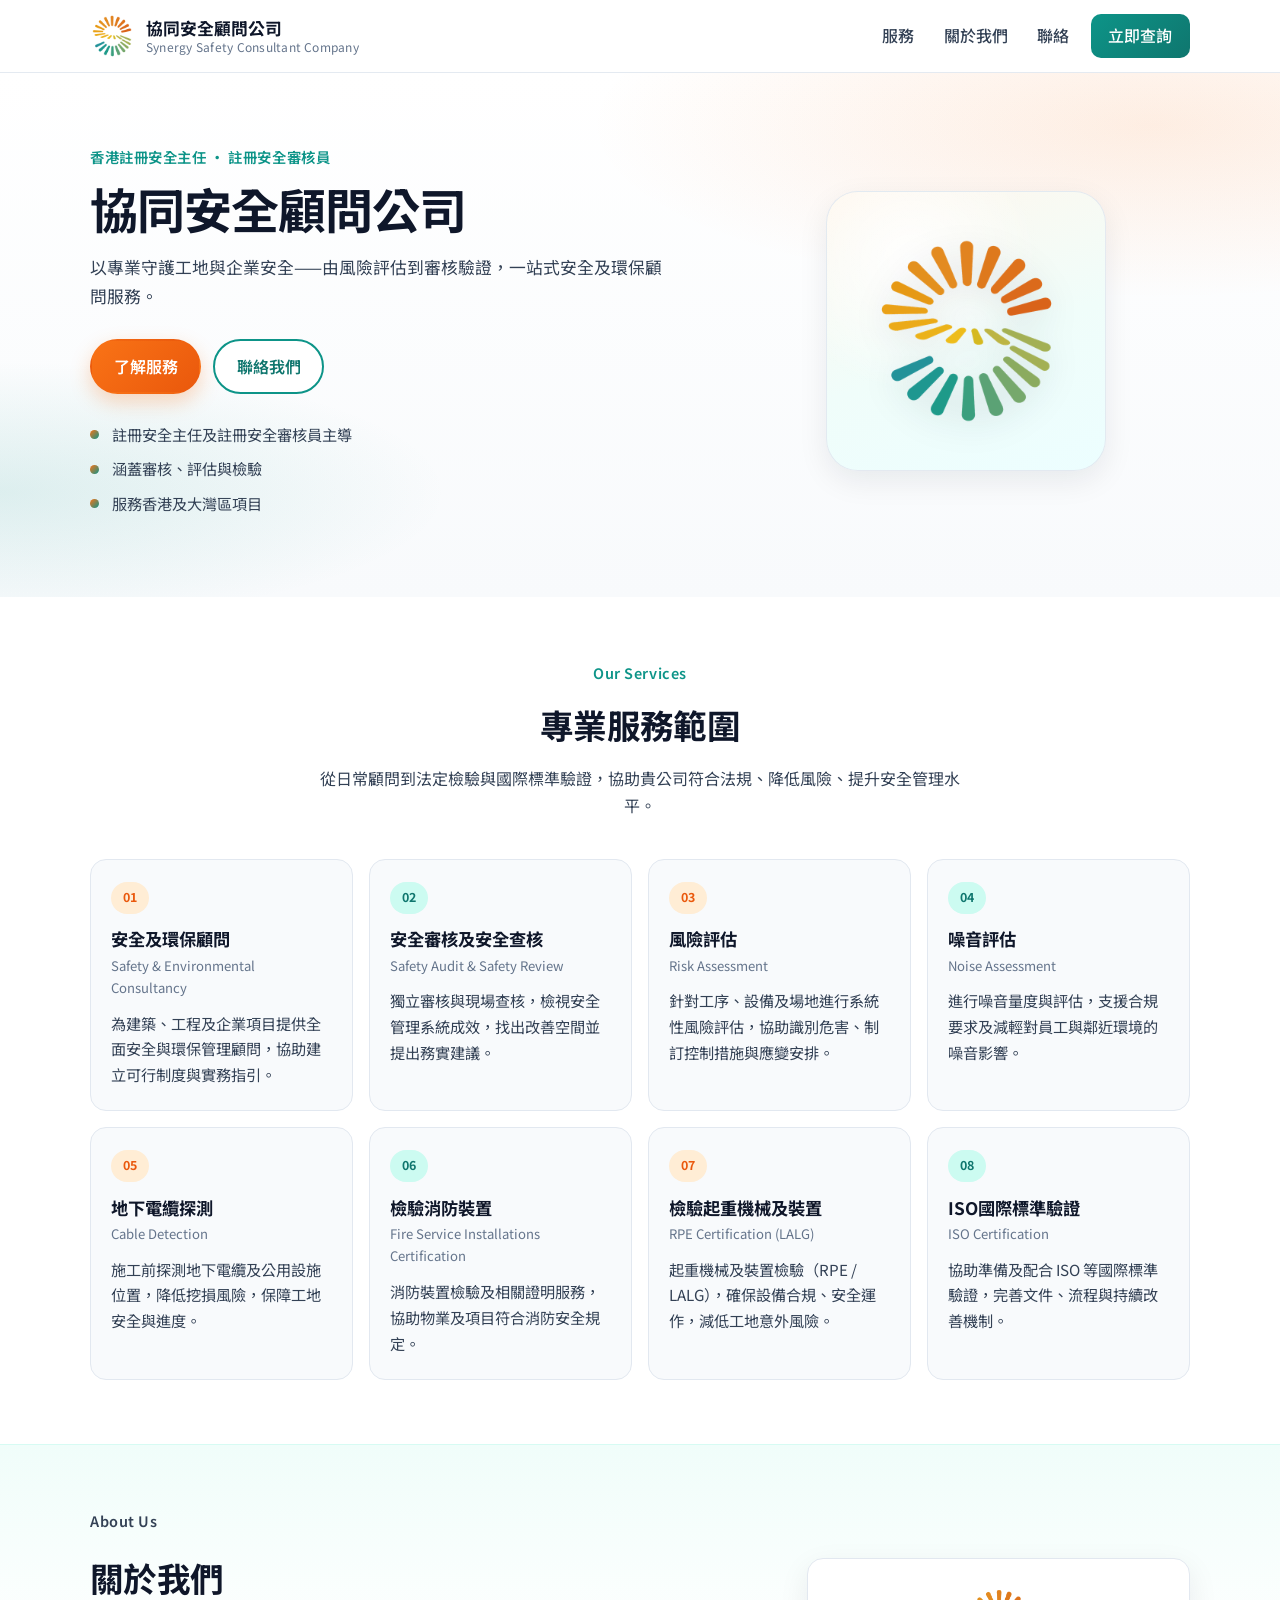
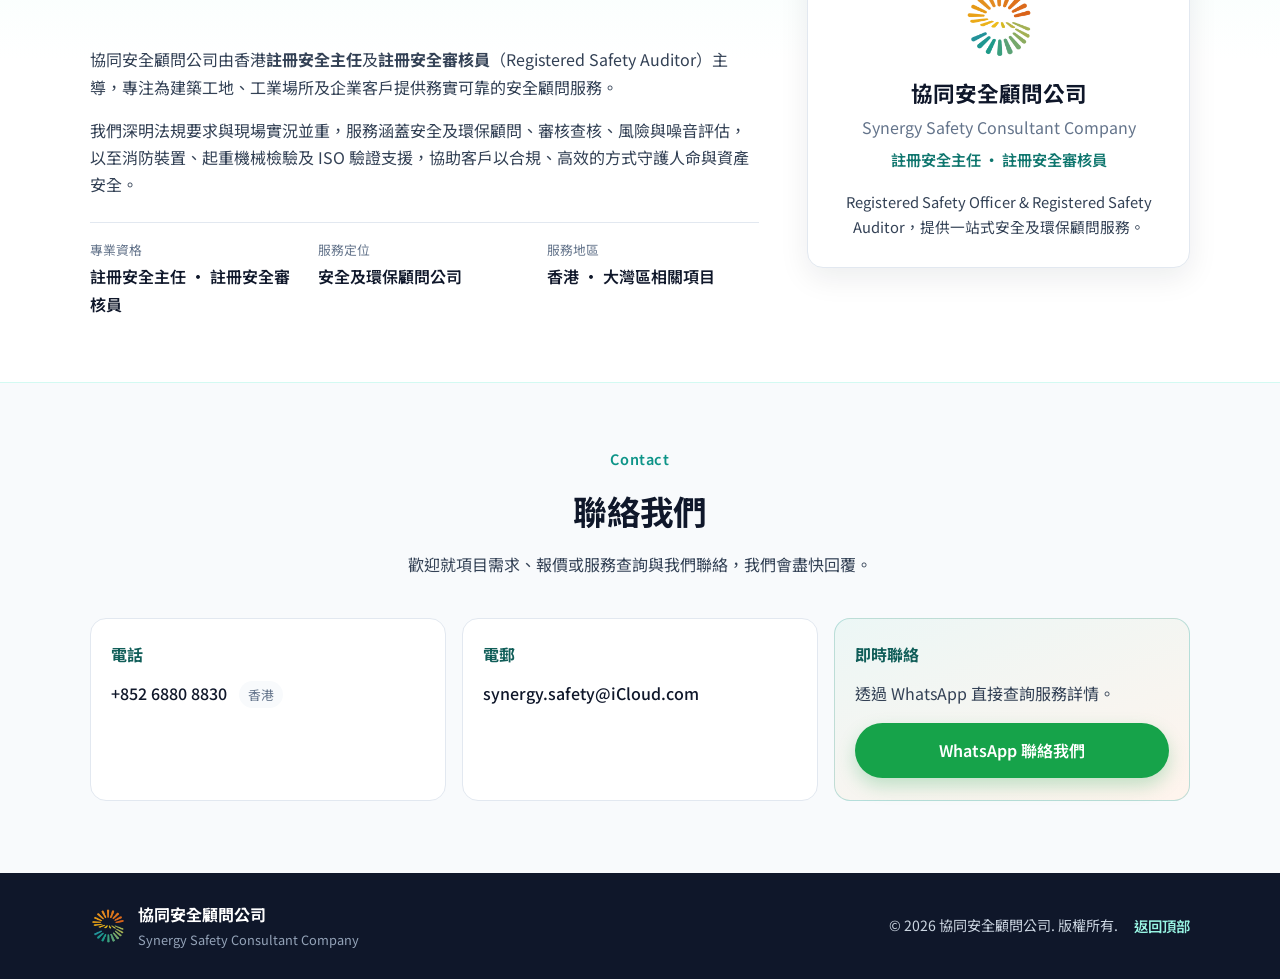
==== index.html @ 3bdb1cad "Add Traditional Chinese Synergy Safety landing page for GitHub Pages Co-authored-by: tonysafety <ton" ====
<!DOCTYPE html>
<html lang="zh-Hant-HK">
<head>
  <meta charset="UTF-8" />
  <meta name="viewport" content="width=device-width, initial-scale=1" />
  <meta name="description" content="協同安全顧問公司 — 香港註冊安全主任及註冊安全審核員，提供安全及環保顧問、風險評估、安全審核、消防及起重機械檢驗、ISO驗證等專業服務。" />
  <meta name="theme-color" content="#0d9488" />
  <title>協同安全顧問公司｜Synergy Safety Consultant Company</title>
  <link rel="preconnect" href="https://fonts.googleapis.com" />
  <link rel="preconnect" href="https://fonts.gstatic.com" crossorigin />
  <link href="https://fonts.googleapis.com/css2?family=Noto+Sans+TC:wght@400;500;600;700&display=swap" rel="stylesheet" />
  <link rel="icon" type="image/png" href="assets/logo.png" />
  <link rel="stylesheet" href="styles.css" />
</head>
<body>
  <a class="skip-link" href="#main">跳至主要內容</a>

  <header class="site-header" id="top">
    <div class="container header-inner">
      <a class="brand" href="#top" aria-label="協同安全顧問公司首頁">
        <img src="assets/logo.png" alt="" width="44" height="44" class="brand-logo" />
        <span class="brand-text">
          <span class="brand-zh">協同安全顧問公司</span>
          <span class="brand-en">Synergy Safety Consultant Company</span>
        </span>
      </a>
      <button class="nav-toggle" type="button" aria-expanded="false" aria-controls="site-nav" aria-label="開啟選單">
        <span class="nav-toggle-bar" aria-hidden="true"></span>
        <span class="nav-toggle-bar" aria-hidden="true"></span>
        <span class="nav-toggle-bar" aria-hidden="true"></span>
      </button>
      <nav class="site-nav" id="site-nav" aria-label="主要導航">
        <ul>
          <li><a href="#services">服務</a></li>
          <li><a href="#about">關於我們</a></li>
          <li><a href="#contact">聯絡</a></li>
          <li><a class="nav-cta" href="#contact">立即查詢</a></li>
        </ul>
      </nav>
    </div>
  </header>

  <main id="main">
    <section class="hero" aria-labelledby="hero-title">
      <div class="container hero-grid">
        <div class="hero-copy">
          <p class="eyebrow">香港註冊安全主任 · 註冊安全審核員</p>
          <h1 id="hero-title">協同安全顧問公司</h1>
          <p class="hero-tagline">以專業守護工地與企業安全——由風險評估到審核驗證，一站式安全及環保顧問服務。</p>
          <div class="hero-actions">
            <a class="btn btn-primary" href="#services">了解服務</a>
            <a class="btn btn-secondary" href="#contact">聯絡我們</a>
          </div>
          <ul class="hero-points" aria-label="重點優勢">
            <li>註冊安全主任及註冊安全審核員主導</li>
            <li>涵蓋審核、評估與檢驗</li>
            <li>服務香港及大灣區項目</li>
          </ul>
        </div>
        <div class="hero-visual" aria-hidden="true">
          <div class="hero-logo-wrap">
            <img src="assets/logo.png" alt="" width="280" height="280" class="hero-logo" />
          </div>
        </div>
      </div>
    </section>

    <section class="services" id="services" aria-labelledby="services-title">
      <div class="container">
        <header class="section-head">
          <p class="eyebrow">Our Services</p>
          <h2 id="services-title">專業服務範圍</h2>
          <p class="section-lead">從日常顧問到法定檢驗與國際標準驗證，協助貴公司符合法規、降低風險、提升安全管理水平。</p>
        </header>
        <ul class="service-grid">
          <li class="service-card">
            <span class="service-icon" aria-hidden="true">01</span>
            <h3>安全及環保顧問</h3>
            <p class="service-en">Safety &amp; Environmental Consultancy</p>
            <p>為建築、工程及企業項目提供全面安全與環保管理顧問，協助建立可行制度與實務指引。</p>
          </li>
          <li class="service-card">
            <span class="service-icon" aria-hidden="true">02</span>
            <h3>安全審核及安全查核</h3>
            <p class="service-en">Safety Audit &amp; Safety Review</p>
            <p>獨立審核與現場查核，檢視安全管理系統成效，找出改善空間並提出務實建議。</p>
          </li>
          <li class="service-card">
            <span class="service-icon" aria-hidden="true">03</span>
            <h3>風險評估</h3>
            <p class="service-en">Risk Assessment</p>
            <p>針對工序、設備及場地進行系統性風險評估，協助識別危害、制訂控制措施與應變安排。</p>
          </li>
          <li class="service-card">
            <span class="service-icon" aria-hidden="true">04</span>
            <h3>噪音評估</h3>
            <p class="service-en">Noise Assessment</p>
            <p>進行噪音量度與評估，支援合規要求及減輕對員工與鄰近環境的噪音影響。</p>
          </li>
          <li class="service-card">
            <span class="service-icon" aria-hidden="true">05</span>
            <h3>地下電纜探測</h3>
            <p class="service-en">Cable Detection</p>
            <p>施工前探測地下電纜及公用設施位置，降低挖損風險，保障工地安全與進度。</p>
          </li>
          <li class="service-card">
            <span class="service-icon" aria-hidden="true">06</span>
            <h3>檢驗消防裝置</h3>
            <p class="service-en">Fire Service Installations Certification</p>
            <p>消防裝置檢驗及相關證明服務，協助物業及項目符合消防安全規定。</p>
          </li>
          <li class="service-card">
            <span class="service-icon" aria-hidden="true">07</span>
            <h3>檢驗起重機械及裝置</h3>
            <p class="service-en">RPE Certification (LALG)</p>
            <p>起重機械及裝置檢驗（RPE / LALG），確保設備合規、安全運作，減低工地意外風險。</p>
          </li>
          <li class="service-card">
            <span class="service-icon" aria-hidden="true">08</span>
            <h3>ISO國際標準驗證</h3>
            <p class="service-en">ISO Certification</p>
            <p>協助準備及配合 ISO 等國際標準驗證，完善文件、流程與持續改善機制。</p>
          </li>
        </ul>
      </div>
    </section>

    <section class="about" id="about" aria-labelledby="about-title">
      <div class="container about-grid">
        <div class="about-copy">
          <header class="section-head left">
            <p class="eyebrow">About Us</p>
            <h2 id="about-title">關於我們</h2>
          </header>
          <p>協同安全顧問公司由香港<strong>註冊安全主任</strong>及<strong>註冊安全審核員</strong>（Registered Safety Auditor）主導，專注為建築工地、工業場所及企業客戶提供務實可靠的安全顧問服務。</p>
          <p>我們深明法規要求與現場實況並重，服務涵蓋安全及環保顧問、審核查核、風險與噪音評估，以至消防裝置、起重機械檢驗及 ISO 驗證支援，協助客戶以合規、高效的方式守護人命與資產安全。</p>
          <dl class="about-facts">
            <div>
              <dt>專業資格</dt>
              <dd>註冊安全主任 · 註冊安全審核員</dd>
            </div>
            <div>
              <dt>服務定位</dt>
              <dd>安全及環保顧問公司</dd>
            </div>
            <div>
              <dt>服務地區</dt>
              <dd>香港 · 大灣區相關項目</dd>
            </div>
          </dl>
        </div>
        <aside class="about-card" aria-label="公司簡介">
          <img src="assets/logo.png" alt="" width="72" height="72" class="about-card-logo" />
          <p class="about-card-name">協同安全顧問公司</p>
          <p class="about-card-en">Synergy Safety Consultant Company</p>
          <p class="about-card-role">註冊安全主任 · 註冊安全審核員</p>
          <p class="about-card-note">Registered Safety Officer &amp; Registered Safety Auditor，提供一站式安全及環保顧問服務。</p>
        </aside>
      </div>
    </section>

    <section class="contact" id="contact" aria-labelledby="contact-title">
      <div class="container">
        <header class="section-head">
          <p class="eyebrow">Contact</p>
          <h2 id="contact-title">聯絡我們</h2>
          <p class="section-lead">歡迎就項目需求、報價或服務查詢與我們聯絡，我們會盡快回覆。</p>
        </header>
        <div class="contact-grid contact-grid-3">
          <div class="contact-card">
            <h3>電話</h3>
            <ul class="contact-list">
              <li>
                <a class="contact-link" href="tel:+85268808830">+852 6880 8830</a>
                <span class="contact-meta">香港</span>
              </li>
            </ul>
          </div>
          <div class="contact-card">
            <h3>電郵</h3>
            <p>
              <a class="contact-link" href="mailto:synergy.safety@iCloud.com">synergy.safety@iCloud.com</a>
            </p>
          </div>
          <div class="contact-card contact-card-cta">
            <h3>即時聯絡</h3>
            <p>透過 WhatsApp 直接查詢服務詳情。</p>
            <a class="btn btn-whatsapp" href="https://wa.me/85268808830" target="_blank" rel="noopener noreferrer">
              WhatsApp 聯絡我們
            </a>
          </div>
        </div>
      </div>
    </section>
  </main>

  <footer class="site-footer">
    <div class="container footer-inner">
      <div class="footer-brand">
        <img src="assets/logo.png" alt="" width="36" height="36" />
        <div>
          <p class="footer-zh">協同安全顧問公司</p>
          <p class="footer-en">Synergy Safety Consultant Company</p>
        </div>
      </div>
      <p class="footer-copy">© <span id="year"></span> 協同安全顧問公司. 版權所有.</p>
      <a class="footer-top" href="#top">返回頂部</a>
    </div>
  </footer>

  <script>
    (function () {
      var toggle = document.querySelector('.nav-toggle');
      var nav = document.getElementById('site-nav');
      if (toggle && nav) {
        toggle.addEventListener('click', function () {
          var open = toggle.getAttribute('aria-expanded') === 'true';
          toggle.setAttribute('aria-expanded', String(!open));
          nav.classList.toggle('is-open', !open);
          document.body.classList.toggle('nav-open', !open);
        });
        nav.querySelectorAll('a').forEach(function (link) {
          link.addEventListener('click', function () {
            toggle.setAttribute('aria-expanded', 'false');
            nav.classList.remove('is-open');
            document.body.classList.remove('nav-open');
          });
        });
      }
      var year = document.getElementById('year');
      if (year) year.textContent = String(new Date().getFullYear());
    })();
  </script>
</body>
</html>
---- styles.css ----
/* Synergy Safety Consultant Company — landing page */

:root {
  --teal: #0d9488;
  --teal-dark: #0f766e;
  --teal-soft: #ccfbf1;
  --teal-muted: #115e59;
  --orange: #f97316;
  --orange-dark: #ea580c;
  --orange-soft: #ffedd5;
  --ink: #0f172a;
  --ink-soft: #334155;
  --muted: #64748b;
  --line: #e2e8f0;
  --bg: #ffffff;
  --bg-soft: #f8fafc;
  --bg-tint: #f0fdfa;
  --shadow: 0 10px 30px rgba(15, 23, 42, 0.08);
  --shadow-soft: 0 4px 16px rgba(13, 148, 136, 0.12);
  --radius: 16px;
  --radius-sm: 12px;
  --container: 1100px;
  --header-h: 72px;
  --font: "Noto Sans TC", "PingFang HK", "Microsoft JhengHei", sans-serif;
}

*,
*::before,
*::after {
  box-sizing: border-box;
}

html {
  scroll-behavior: smooth;
}

body {
  margin: 0;
  font-family: var(--font);
  color: var(--ink);
  background: var(--bg);
  line-height: 1.7;
  -webkit-font-smoothing: antialiased;
}

body.nav-open {
  overflow: hidden;
}

img {
  max-width: 100%;
  height: auto;
  display: block;
}

a {
  color: var(--teal-dark);
  text-decoration-thickness: 1px;
  text-underline-offset: 0.18em;
}

a:hover {
  color: var(--orange-dark);
}

:focus-visible {
  outline: 3px solid var(--orange);
  outline-offset: 3px;
}

.skip-link {
  position: absolute;
  left: 1rem;
  top: -100px;
  z-index: 1000;
  background: var(--ink);
  color: #fff;
  padding: 0.6rem 1rem;
  border-radius: 8px;
}

.skip-link:focus {
  top: 1rem;
}

.container {
  width: min(100% - 2rem, var(--container));
  margin-inline: auto;
}

/* Header */
.site-header {
  position: sticky;
  top: 0;
  z-index: 100;
  background: rgba(255, 255, 255, 0.92);
  backdrop-filter: blur(12px);
  border-bottom: 1px solid rgba(226, 232, 240, 0.9);
}

.header-inner {
  min-height: var(--header-h);
  display: flex;
  align-items: center;
  justify-content: space-between;
  gap: 1rem;
}

.brand {
  display: inline-flex;
  align-items: center;
  gap: 0.75rem;
  text-decoration: none;
  color: inherit;
  min-width: 0;
}

.brand:hover {
  color: inherit;
}

.brand-logo {
  width: 44px;
  height: 44px;
  flex-shrink: 0;
}

.brand-text {
  display: flex;
  flex-direction: column;
  min-width: 0;
  line-height: 1.25;
}

.brand-zh {
  font-weight: 700;
  font-size: 0.98rem;
  white-space: nowrap;
  overflow: hidden;
  text-overflow: ellipsis;
}

.brand-en {
  font-size: 0.75rem;
  color: var(--muted);
  letter-spacing: 0.02em;
}

.nav-toggle {
  display: inline-flex;
  flex-direction: column;
  justify-content: center;
  gap: 5px;
  width: 44px;
  height: 44px;
  border: 1px solid var(--line);
  border-radius: 10px;
  background: #fff;
  cursor: pointer;
  padding: 0;
}

.nav-toggle-bar {
  display: block;
  width: 18px;
  height: 2px;
  margin-inline: auto;
  background: var(--ink);
  border-radius: 2px;
  transition: transform 0.2s ease, opacity 0.2s ease;
}

.nav-toggle[aria-expanded="true"] .nav-toggle-bar:nth-child(1) {
  transform: translateY(7px) rotate(45deg);
}

.nav-toggle[aria-expanded="true"] .nav-toggle-bar:nth-child(2) {
  opacity: 0;
}

.nav-toggle[aria-expanded="true"] .nav-toggle-bar:nth-child(3) {
  transform: translateY(-7px) rotate(-45deg);
}

.site-nav ul {
  list-style: none;
  margin: 0;
  padding: 0;
  display: flex;
  flex-direction: column;
  gap: 0.25rem;
}

.site-nav a {
  display: block;
  padding: 0.85rem 1rem;
  text-decoration: none;
  color: var(--ink-soft);
  font-weight: 500;
  border-radius: 10px;
}

.site-nav a:hover {
  background: var(--bg-tint);
  color: var(--teal-dark);
}

.nav-cta {
  background: linear-gradient(135deg, var(--teal), var(--teal-dark));
  color: #fff !important;
  text-align: center;
  margin-top: 0.35rem;
}

.nav-cta:hover {
  background: linear-gradient(135deg, var(--orange), var(--orange-dark)) !important;
  color: #fff !important;
}

.site-nav {
  position: fixed;
  inset: var(--header-h) 0 auto 0;
  background: #fff;
  border-bottom: 1px solid var(--line);
  padding: 0.75rem 1rem 1rem;
  transform: translateY(-120%);
  opacity: 0;
  pointer-events: none;
  transition: transform 0.22s ease, opacity 0.22s ease;
  box-shadow: var(--shadow);
}

.site-nav.is-open {
  transform: translateY(0);
  opacity: 1;
  pointer-events: auto;
}

/* Hero */
.hero {
  position: relative;
  overflow: hidden;
  padding: 3rem 0 3.5rem;
  background:
    radial-gradient(ellipse 80% 60% at 90% 10%, rgba(249, 115, 22, 0.12), transparent 55%),
    radial-gradient(ellipse 70% 50% at 0% 80%, rgba(13, 148, 136, 0.12), transparent 50%),
    linear-gradient(180deg, #ffffff 0%, var(--bg-soft) 100%);
}

.hero-grid {
  display: grid;
  gap: 2.5rem;
  align-items: center;
}

.eyebrow {
  margin: 0 0 0.65rem;
  color: var(--teal);
  font-weight: 600;
  font-size: 0.9rem;
  letter-spacing: 0.04em;
}

.hero h1 {
  margin: 0 0 1rem;
  font-size: clamp(1.9rem, 5vw, 3rem);
  line-height: 1.2;
  letter-spacing: -0.02em;
}

.hero-tagline {
  margin: 0 0 1.75rem;
  font-size: 1.05rem;
  color: var(--ink-soft);
  max-width: 36rem;
}

.hero-actions {
  display: flex;
  flex-wrap: wrap;
  gap: 0.75rem;
  margin-bottom: 1.75rem;
}

.btn {
  display: inline-flex;
  align-items: center;
  justify-content: center;
  gap: 0.5rem;
  min-height: 48px;
  padding: 0.75rem 1.35rem;
  border-radius: 999px;
  font-weight: 600;
  text-decoration: none;
  border: 2px solid transparent;
  transition: transform 0.15s ease, box-shadow 0.15s ease, background 0.15s ease, color 0.15s ease;
}

.btn:hover {
  transform: translateY(-1px);
}

.btn-primary {
  background: linear-gradient(135deg, var(--orange), var(--orange-dark));
  color: #fff;
  box-shadow: 0 8px 20px rgba(249, 115, 22, 0.28);
}

.btn-primary:hover {
  color: #fff;
  box-shadow: 0 10px 24px rgba(249, 115, 22, 0.36);
}

.btn-secondary {
  background: #fff;
  color: var(--teal-dark);
  border-color: var(--teal);
}

.btn-secondary:hover {
  background: var(--teal-soft);
  color: var(--teal-muted);
}

.btn-whatsapp {
  background: #16a34a;
  color: #fff;
  width: 100%;
  box-shadow: 0 8px 18px rgba(22, 163, 74, 0.25);
}

.btn-whatsapp:hover {
  background: #15803d;
  color: #fff;
}

.hero-points {
  list-style: none;
  margin: 0;
  padding: 0;
  display: grid;
  gap: 0.55rem;
}

.hero-points li {
  position: relative;
  padding-left: 1.35rem;
  color: var(--ink-soft);
  font-size: 0.95rem;
}

.hero-points li::before {
  content: "";
  position: absolute;
  left: 0;
  top: 0.55em;
  width: 0.55rem;
  height: 0.55rem;
  border-radius: 50%;
  background: linear-gradient(135deg, var(--orange), var(--teal));
}

.hero-visual {
  display: flex;
  justify-content: center;
}

.hero-logo-wrap {
  width: min(280px, 70vw);
  aspect-ratio: 1;
  border-radius: 32px;
  background:
    radial-gradient(circle at 30% 25%, rgba(255, 255, 255, 0.95), transparent 45%),
    linear-gradient(160deg, #fff7ed, #f0fdfa 55%, #ecfeff);
  border: 1px solid rgba(226, 232, 240, 0.9);
  box-shadow: var(--shadow);
  display: grid;
  place-items: center;
  padding: 1.5rem;
}

.hero-logo {
  width: 85%;
  height: auto;
  filter: drop-shadow(0 8px 16px rgba(15, 23, 42, 0.12));
}

/* Sections */
.section-head {
  text-align: center;
  max-width: 40rem;
  margin: 0 auto 2.5rem;
}

.section-head.left {
  text-align: left;
  margin-left: 0;
  margin-right: 0;
}

.section-head h2 {
  margin: 0 0 0.75rem;
  font-size: clamp(1.6rem, 3.5vw, 2.1rem);
  letter-spacing: -0.02em;
}

.section-lead {
  margin: 0;
  color: var(--ink-soft);
}

/* Services */
.services {
  padding: 4rem 0;
  background: var(--bg);
}

.service-grid {
  list-style: none;
  margin: 0;
  padding: 0;
  display: grid;
  gap: 1rem;
  grid-template-columns: 1fr;
}

.service-card {
  background: var(--bg-soft);
  border: 1px solid var(--line);
  border-radius: var(--radius);
  padding: 1.35rem 1.25rem 1.4rem;
  transition: border-color 0.2s ease, box-shadow 0.2s ease, transform 0.2s ease;
}

.service-card:hover {
  border-color: rgba(13, 148, 136, 0.35);
  box-shadow: var(--shadow-soft);
  transform: translateY(-2px);
}

.service-icon {
  display: inline-flex;
  align-items: center;
  justify-content: center;
  min-width: 2.4rem;
  height: 2rem;
  padding: 0 0.55rem;
  margin-bottom: 0.85rem;
  border-radius: 999px;
  font-size: 0.78rem;
  font-weight: 700;
  letter-spacing: 0.04em;
  color: var(--teal-dark);
  background: var(--teal-soft);
}

.service-card:nth-child(odd) .service-icon {
  color: var(--orange-dark);
  background: var(--orange-soft);
}

.service-card h3 {
  margin: 0 0 0.25rem;
  font-size: 1.08rem;
  line-height: 1.35;
}

.service-en {
  margin: 0 0 0.7rem;
  color: var(--muted);
  font-size: 0.82rem;
}

.service-card > p:last-child {
  margin: 0;
  color: var(--ink-soft);
  font-size: 0.95rem;
}

/* About */
.about {
  padding: 4rem 0;
  background:
    linear-gradient(180deg, var(--bg-tint), #ffffff 40%, #ffffff);
  border-block: 1px solid rgba(204, 251, 241, 0.8);
}

.about-grid {
  display: grid;
  gap: 2rem;
  align-items: start;
}

.about-copy p {
  color: var(--ink-soft);
  margin: 0 0 1rem;
}

.about-facts {
  margin: 1.5rem 0 0;
  padding: 1rem 0 0;
  border-top: 1px solid var(--line);
  display: grid;
  gap: 1rem;
}

.about-facts dt {
  font-size: 0.8rem;
  color: var(--muted);
  margin: 0 0 0.15rem;
}

.about-facts dd {
  margin: 0;
  font-weight: 600;
}

.about-card {
  background: #fff;
  border: 1px solid var(--line);
  border-radius: var(--radius);
  padding: 1.75rem 1.5rem;
  box-shadow: var(--shadow);
  text-align: center;
}

.about-card-logo {
  width: 72px;
  height: 72px;
  margin: 0 auto 1rem;
}

.about-card-name {
  margin: 0;
  font-size: 1.35rem;
  font-weight: 700;
}

.about-card-en {
  margin: 0.15rem 0 0.35rem;
  color: var(--muted);
}

.about-card-role {
  margin: 0 0 1rem;
  color: var(--teal-dark);
  font-weight: 600;
  font-size: 0.95rem;
}

.about-card-note {
  margin: 0;
  color: var(--ink-soft);
  font-size: 0.92rem;
}

/* Contact */
.contact {
  padding: 4rem 0 4.5rem;
  background: var(--bg-soft);
}

.contact-grid {
  display: grid;
  gap: 1rem;
}

.contact-card {
  background: #fff;
  border: 1px solid var(--line);
  border-radius: var(--radius);
  padding: 1.35rem 1.25rem;
}

.contact-card h3 {
  margin: 0 0 0.75rem;
  font-size: 1rem;
  color: var(--teal-muted);
}

.contact-card p {
  margin: 0;
  color: var(--ink-soft);
}

.contact-link {
  color: var(--ink);
  text-decoration: none;
  font-weight: 500;
}

.contact-link:hover {
  color: var(--teal);
  text-decoration: underline;
}

.contact-list {
  list-style: none;
  margin: 0;
  padding: 0;
  display: grid;
  gap: 0.75rem;
}

.contact-list li {
  display: flex;
  flex-wrap: wrap;
  align-items: baseline;
  gap: 0.5rem 0.75rem;
}

.contact-meta {
  font-size: 0.8rem;
  color: var(--muted);
  background: var(--bg-soft);
  border-radius: 999px;
  padding: 0.15rem 0.55rem;
}

.contact-card-cta {
  background:
    linear-gradient(160deg, rgba(13, 148, 136, 0.08), rgba(249, 115, 22, 0.08)),
    #fff;
  border-color: rgba(13, 148, 136, 0.25);
}

.contact-card-cta p {
  margin-bottom: 1rem;
}

/* Footer */
.site-footer {
  background: var(--ink);
  color: #cbd5e1;
  padding: 1.75rem 0;
}

.footer-inner {
  display: grid;
  gap: 1rem;
  align-items: center;
  justify-items: start;
}

.footer-brand {
  display: flex;
  align-items: center;
  gap: 0.75rem;
}

.footer-brand img {
  width: 36px;
  height: 36px;
}

.footer-zh {
  margin: 0;
  color: #fff;
  font-weight: 700;
}

.footer-en {
  margin: 0.1rem 0 0;
  font-size: 0.8rem;
  color: #94a3b8;
}

.footer-copy {
  margin: 0;
  font-size: 0.88rem;
}

.footer-top {
  color: #99f6e4;
  text-decoration: none;
  font-weight: 600;
  font-size: 0.9rem;
}

.footer-top:hover {
  color: #fdba74;
}

/* Responsive */
@media (min-width: 640px) {
  .service-grid {
    grid-template-columns: repeat(2, 1fr);
  }

  .contact-grid {
    grid-template-columns: repeat(2, 1fr);
  }

  .about-facts {
    grid-template-columns: repeat(3, 1fr);
  }

  .footer-inner {
    grid-template-columns: 1fr auto auto;
    justify-items: stretch;
    align-items: center;
  }

  .footer-copy {
    justify-self: center;
  }

  .footer-top {
    justify-self: end;
  }
}

@media (min-width: 900px) {
  .nav-toggle {
    display: none;
  }

  .site-nav {
    position: static;
    inset: auto;
    background: transparent;
    border: 0;
    padding: 0;
    transform: none;
    opacity: 1;
    pointer-events: auto;
    box-shadow: none;
  }

  .site-nav ul {
    flex-direction: row;
    align-items: center;
    gap: 0.15rem;
  }

  .site-nav a {
    padding: 0.55rem 0.85rem;
  }

  .nav-cta {
    margin-top: 0;
    margin-left: 0.35rem;
    padding-inline: 1.1rem !important;
  }

  .hero {
    padding: 4.5rem 0 5rem;
  }

  .hero-grid {
    grid-template-columns: 1.15fr 0.85fr;
    gap: 3rem;
  }

  .service-grid {
    grid-template-columns: repeat(4, 1fr);
  }

  .about-grid {
    grid-template-columns: 1.4fr 0.8fr;
    gap: 3rem;
    align-items: center;
  }

  .contact-grid {
    grid-template-columns: repeat(4, 1fr);
  }

  .brand-zh {
    font-size: 1.05rem;
  }
}

@media (prefers-reduced-motion: reduce) {
  html {
    scroll-behavior: auto;
  }

  *,
  *::before,
  *::after {
    transition: none !important;
  }
}

.contact-grid-3 {
  grid-template-columns: 1fr;
}

@media (min-width: 640px) {
  .contact-grid-3 {
    grid-template-columns: repeat(3, 1fr);
  }
}

@media (min-width: 900px) {
  .contact-grid-3 {
    grid-template-columns: repeat(3, 1fr);
  }
}
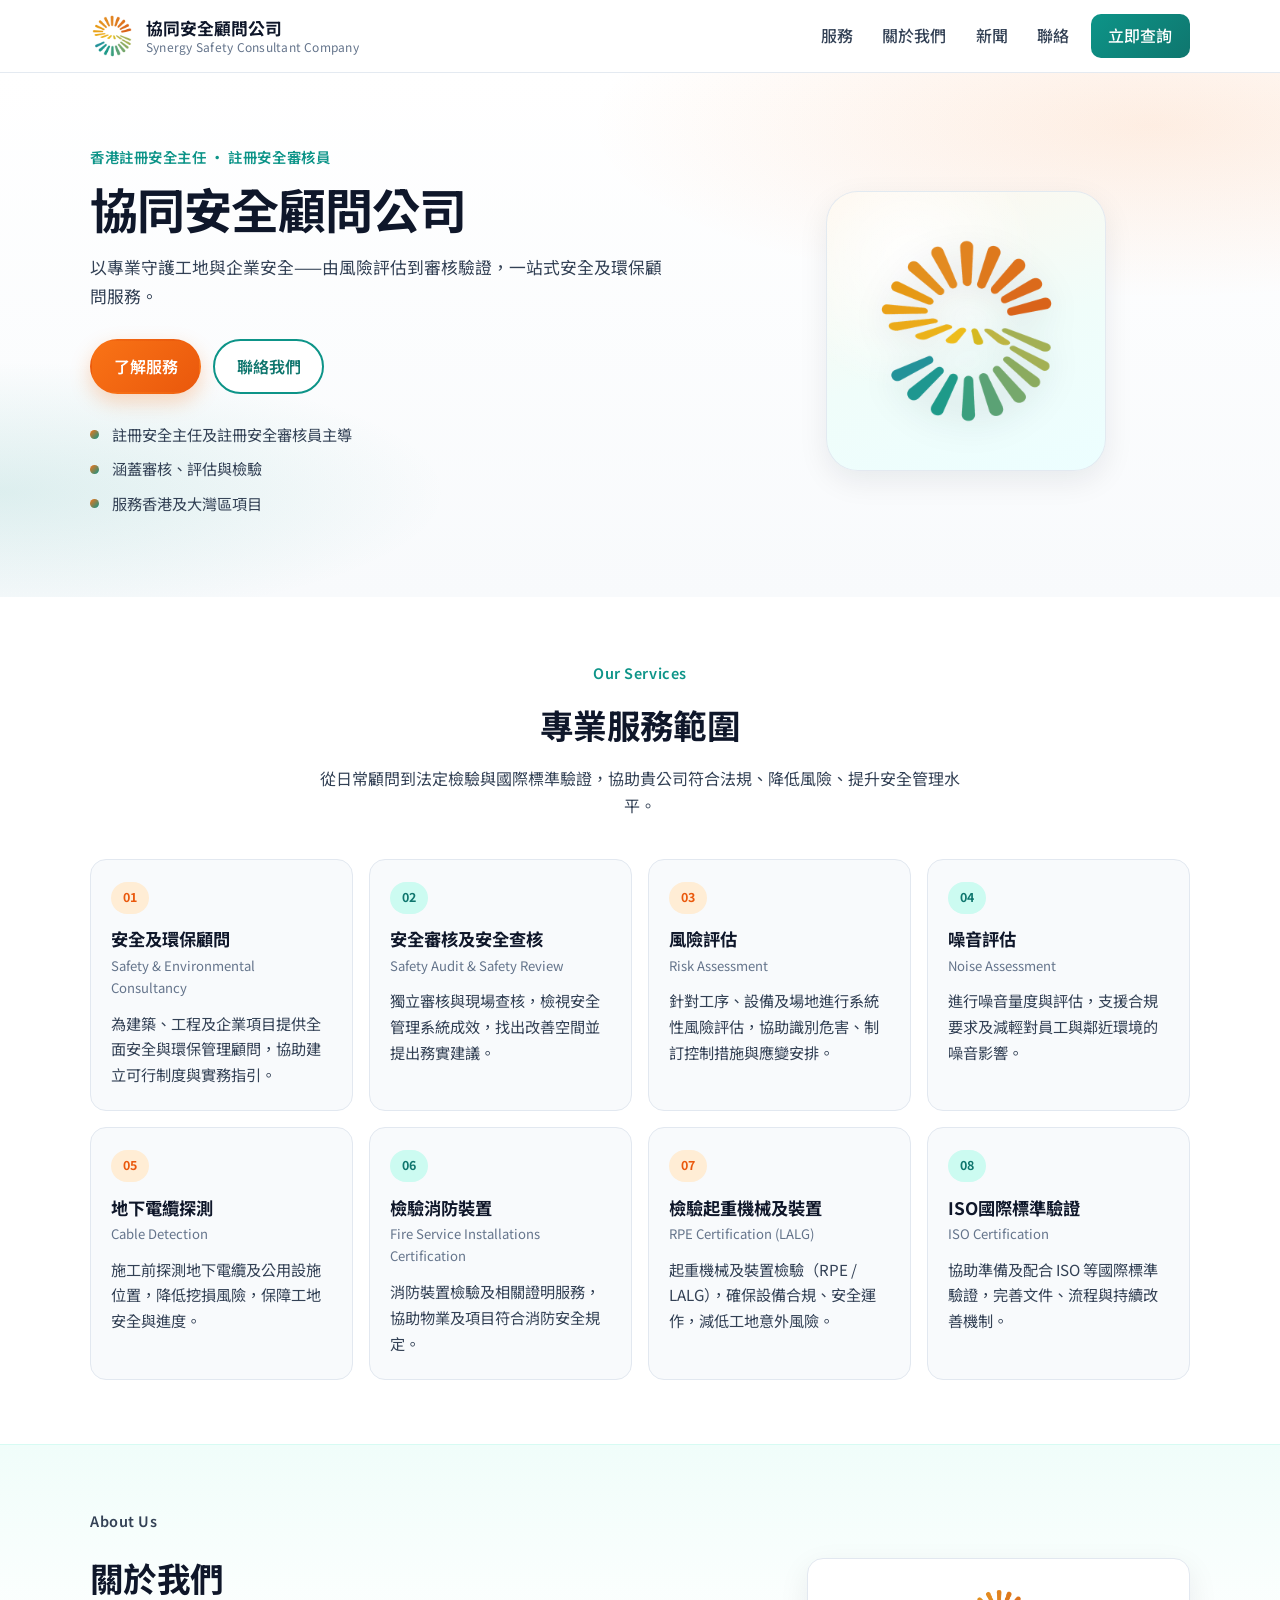
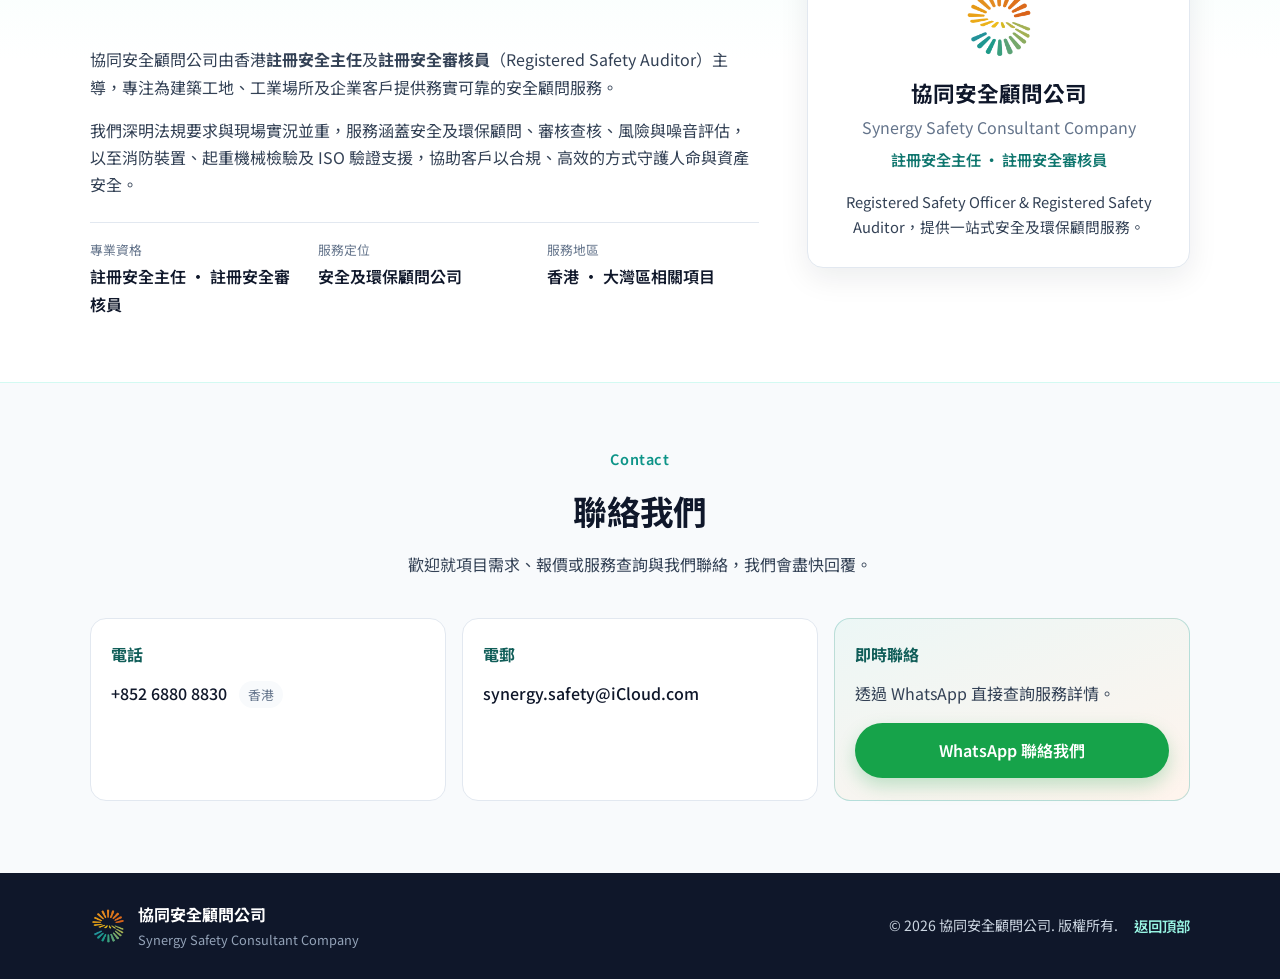
==== commit 8f3a700d: "Add zh-Hant-HK news page with JSON feed and navigation Co-authored-by: Synergy <synergy-safety@users" ====
--- a/index.html
+++ b/index.html
@@ -33,6 +33,7 @@
         <ul>
           <li><a href="#services">服務</a></li>
           <li><a href="#about">關於我們</a></li>
+          <li><a href="news.html">新聞</a></li>
           <li><a href="#contact">聯絡</a></li>
           <li><a class="nav-cta" href="#contact">立即查詢</a></li>
         </ul>
--- a/styles.css
+++ b/styles.css
@@ -798,3 +798,241 @@
     grid-template-columns: repeat(3, 1fr);
   }
 }
+
+/* News page */
+.visually-hidden {
+  position: absolute;
+  width: 1px;
+  height: 1px;
+  padding: 0;
+  margin: -1px;
+  overflow: hidden;
+  clip: rect(0, 0, 0, 0);
+  white-space: nowrap;
+  border: 0;
+}
+
+.site-nav a[aria-current="page"] {
+  color: var(--teal-dark);
+  font-weight: 600;
+  background: var(--bg-tint);
+}
+
+.news-hero {
+  padding: 3rem 0 1.5rem;
+  background:
+    radial-gradient(ellipse 70% 50% at 100% 0%, rgba(249, 115, 22, 0.1), transparent 55%),
+    radial-gradient(ellipse 60% 40% at 0% 100%, rgba(13, 148, 136, 0.1), transparent 50%),
+    var(--bg-soft);
+}
+
+.news-list-section {
+  padding: 1.5rem 0 4.5rem;
+  background: var(--bg);
+}
+
+.news-status {
+  text-align: center;
+  color: var(--muted);
+  padding: 2rem 0;
+}
+
+.news-list {
+  list-style: none;
+  margin: 0;
+  padding: 0;
+  display: grid;
+  gap: 1rem;
+}
+
+.news-card {
+  background: var(--bg-soft);
+  border: 1px solid var(--line);
+  border-radius: var(--radius);
+  padding: 1.35rem 1.25rem 1.4rem;
+  transition: border-color 0.2s ease, box-shadow 0.2s ease;
+}
+
+.news-card:hover {
+  border-color: rgba(13, 148, 136, 0.35);
+  box-shadow: var(--shadow-soft);
+}
+
+.news-card-head {
+  display: flex;
+  flex-wrap: wrap;
+  align-items: center;
+  gap: 0.5rem 0.75rem;
+  margin-bottom: 0.65rem;
+}
+
+.news-date {
+  font-size: 0.88rem;
+  color: var(--muted);
+  font-weight: 500;
+}
+
+.news-badge {
+  display: inline-flex;
+  align-items: center;
+  min-height: 1.75rem;
+  padding: 0.15rem 0.65rem;
+  border-radius: 999px;
+  font-size: 0.78rem;
+  font-weight: 700;
+  letter-spacing: 0.02em;
+}
+
+.news-badge--fatal {
+  color: #9a3412;
+  background: var(--orange-soft);
+  border: 1px solid rgba(249, 115, 22, 0.35);
+}
+
+.news-badge--non-fatal {
+  color: var(--teal-muted);
+  background: var(--teal-soft);
+  border: 1px solid rgba(13, 148, 136, 0.3);
+}
+
+.news-card-title {
+  margin: 0 0 0.75rem;
+  font-size: clamp(1.05rem, 2.5vw, 1.2rem);
+  line-height: 1.4;
+  color: var(--ink);
+}
+
+.news-figure {
+  margin: 0 0 0.85rem;
+  border-radius: var(--radius-sm);
+  overflow: hidden;
+  border: 1px solid var(--line);
+}
+
+.news-figure img {
+  width: 100%;
+  max-height: 220px;
+  object-fit: cover;
+}
+
+.news-summary {
+  margin: 0 0 0.85rem;
+  color: var(--ink-soft);
+  font-size: 0.96rem;
+}
+
+.news-meta {
+  margin: 0 0 0.85rem;
+  padding: 0.75rem 0 0;
+  border-top: 1px solid var(--line);
+  display: grid;
+  gap: 0.5rem;
+}
+
+.news-meta-row {
+  display: grid;
+  grid-template-columns: 4.5rem 1fr;
+  gap: 0.5rem;
+  align-items: baseline;
+}
+
+.news-meta dt {
+  margin: 0;
+  font-size: 0.8rem;
+  color: var(--muted);
+  font-weight: 600;
+}
+
+.news-meta dd {
+  margin: 0;
+  font-size: 0.92rem;
+  color: var(--ink-soft);
+}
+
+.news-confidence {
+  font-size: 0.82rem;
+  color: var(--muted);
+  font-weight: 500;
+}
+
+.news-sources-label {
+  margin: 0 0 0.4rem;
+  font-size: 0.8rem;
+  font-weight: 600;
+  color: var(--teal-muted);
+}
+
+.news-sources-list {
+  list-style: none;
+  margin: 0;
+  padding: 0;
+  display: flex;
+  flex-wrap: wrap;
+  gap: 0.35rem 0.65rem;
+}
+
+.news-sources-list a {
+  display: inline-flex;
+  align-items: center;
+  min-height: 2.25rem;
+  padding: 0.35rem 0.75rem;
+  border-radius: 999px;
+  background: #fff;
+  border: 1px solid var(--line);
+  text-decoration: none;
+  font-size: 0.88rem;
+  font-weight: 500;
+  color: var(--teal-dark);
+}
+
+.news-sources-list a:hover {
+  border-color: var(--orange);
+  color: var(--orange-dark);
+  background: #fffaf5;
+}
+
+.news-empty,
+.news-error {
+  text-align: center;
+  max-width: 28rem;
+  margin: 2rem auto 0;
+  padding: 2rem 1.25rem;
+  background: var(--bg-soft);
+  border: 1px dashed var(--line);
+  border-radius: var(--radius);
+}
+
+.news-empty-title {
+  margin: 0 0 0.5rem;
+  font-size: 1.1rem;
+  font-weight: 700;
+}
+
+.news-empty-text {
+  margin: 0 0 1.25rem;
+  color: var(--ink-soft);
+  font-size: 0.95rem;
+}
+
+.news-empty code {
+  font-size: 0.88em;
+  background: #fff;
+  padding: 0.1rem 0.35rem;
+  border-radius: 6px;
+  border: 1px solid var(--line);
+}
+
+.news-error p {
+  margin: 0;
+  color: var(--ink-soft);
+}
+
+@media (min-width: 640px) {
+  .news-list {
+    gap: 1.15rem;
+  }
+
+  .news-meta-row {
+    grid-template-columns: 5.5rem 1fr;
+  }
+}
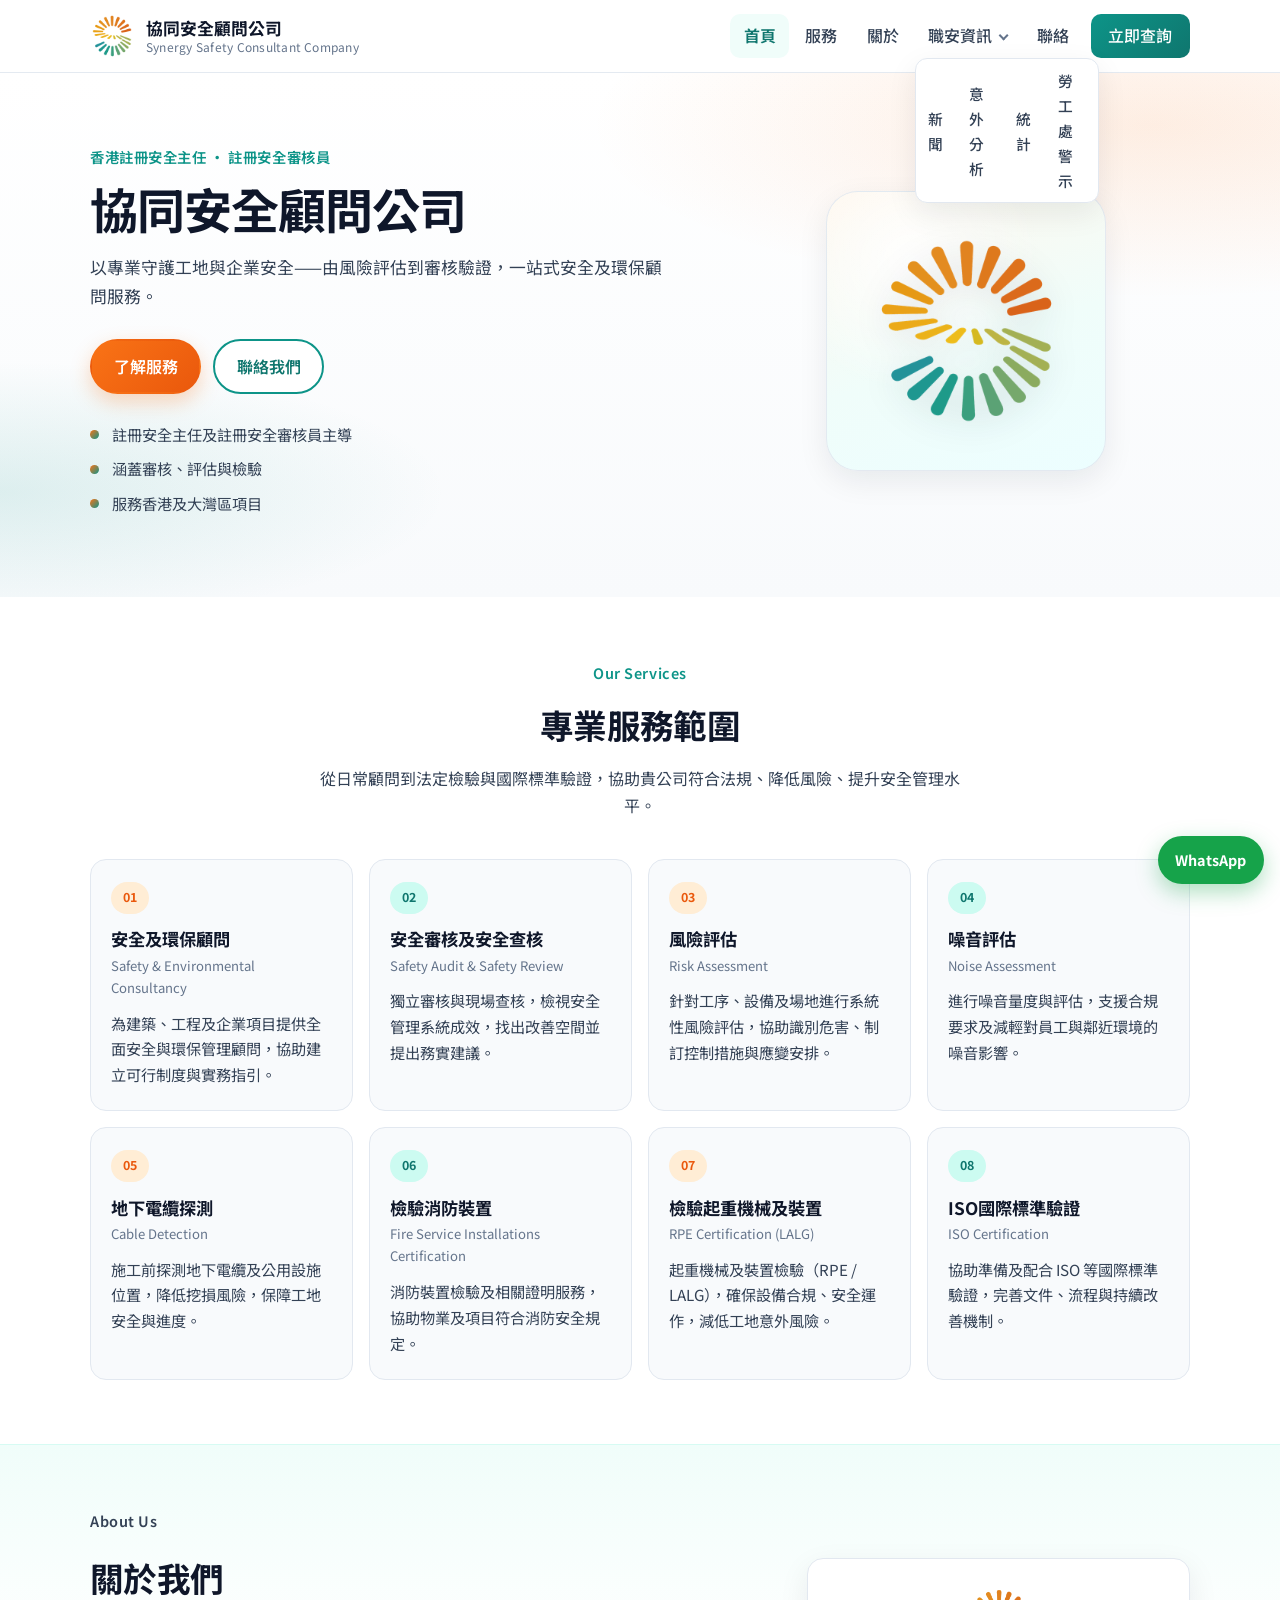
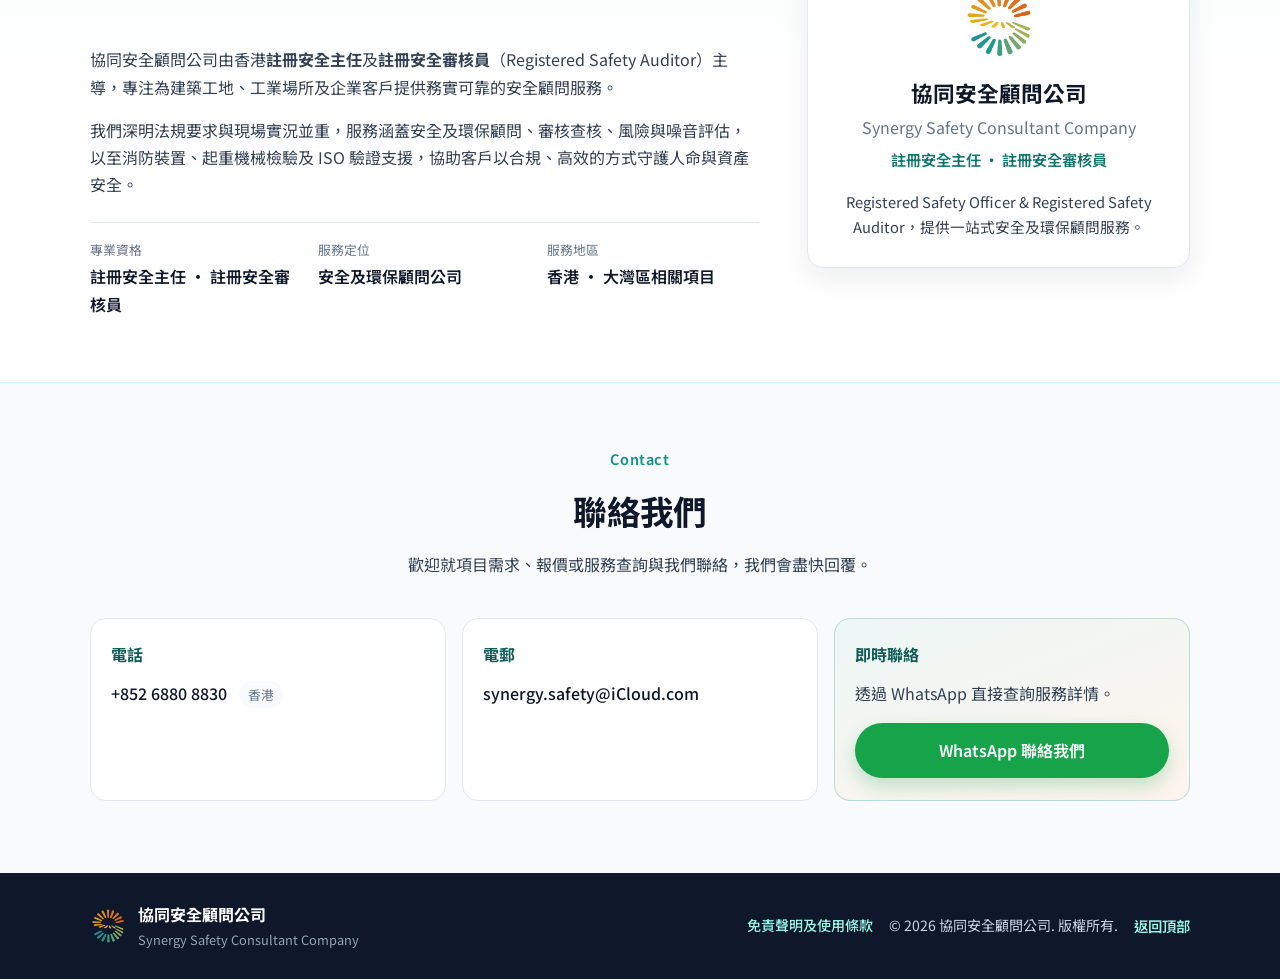
==== commit 2b4b7965: "Phase 1: 職安資訊導航、免責聲明、分析與勞工處警示頁 重構全站導航（含職安資訊子選單與共用 site.js），新增 disclaimer、analysis、 alerts、stats 頁面及對" ====
--- a/index.html
+++ b/index.html
@@ -17,7 +17,7 @@
 
   <header class="site-header" id="top">
     <div class="container header-inner">
-      <a class="brand" href="#top" aria-label="協同安全顧問公司首頁">
+      <a class="brand" href="index.html" aria-label="協同安全顧問公司首頁">
         <img src="assets/logo.png" alt="" width="44" height="44" class="brand-logo" />
         <span class="brand-text">
           <span class="brand-zh">協同安全顧問公司</span>
@@ -31,9 +31,18 @@
       </button>
       <nav class="site-nav" id="site-nav" aria-label="主要導航">
         <ul>
+          <li><a href="index.html" aria-current="page">首頁</a></li>
           <li><a href="#services">服務</a></li>
-          <li><a href="#about">關於我們</a></li>
-          <li><a href="news.html">新聞</a></li>
+          <li><a href="#about">關於</a></li>
+          <li class="nav-has-sub">
+            <button type="button" class="nav-sub-toggle" aria-expanded="false" aria-controls="nav-safety-submenu">職安資訊</button>
+            <ul class="nav-submenu" id="nav-safety-submenu">
+              <li><a href="news.html">新聞</a></li>
+              <li><a href="analysis.html">意外分析</a></li>
+              <li><a href="stats.html">統計</a></li>
+              <li><a href="alerts.html">勞工處警示</a></li>
+            </ul>
+          </li>
           <li><a href="#contact">聯絡</a></li>
           <li><a class="nav-cta" href="#contact">立即查詢</a></li>
         </ul>
@@ -204,33 +213,16 @@
           <p class="footer-en">Synergy Safety Consultant Company</p>
         </div>
       </div>
+      <p class="footer-legal"><a href="disclaimer.html">免責聲明及使用條款</a></p>
       <p class="footer-copy">© <span id="year"></span> 協同安全顧問公司. 版權所有.</p>
       <a class="footer-top" href="#top">返回頂部</a>
     </div>
   </footer>
 
-  <script>
-    (function () {
-      var toggle = document.querySelector('.nav-toggle');
-      var nav = document.getElementById('site-nav');
-      if (toggle && nav) {
-        toggle.addEventListener('click', function () {
-          var open = toggle.getAttribute('aria-expanded') === 'true';
-          toggle.setAttribute('aria-expanded', String(!open));
-          nav.classList.toggle('is-open', !open);
-          document.body.classList.toggle('nav-open', !open);
-        });
-        nav.querySelectorAll('a').forEach(function (link) {
-          link.addEventListener('click', function () {
-            toggle.setAttribute('aria-expanded', 'false');
-            nav.classList.remove('is-open');
-            document.body.classList.remove('nav-open');
-          });
-        });
-      }
-      var year = document.getElementById('year');
-      if (year) year.textContent = String(new Date().getFullYear());
-    })();
-  </script>
+  <a class="whatsapp-fab" href="https://wa.me/85268808830" target="_blank" rel="noopener noreferrer" aria-label="WhatsApp 聯絡我們">
+    <span class="whatsapp-fab-text">WhatsApp</span>
+  </a>
+
+  <script src="assets/site.js"></script>
 </body>
 </html>
--- a/styles.css
+++ b/styles.css
@@ -1036,3 +1036,405 @@
     grid-template-columns: 5.5rem 1fr;
   }
 }
+
+/* Nav — 職安資訊 submenu */
+.nav-has-sub {
+  position: relative;
+}
+
+.nav-sub-toggle {
+  display: flex;
+  align-items: center;
+  justify-content: space-between;
+  width: 100%;
+  gap: 0.5rem;
+  padding: 0.85rem 1rem;
+  border: 0;
+  border-radius: 10px;
+  background: transparent;
+  font: inherit;
+  font-weight: 500;
+  color: var(--ink-soft);
+  cursor: pointer;
+  text-align: left;
+}
+
+.nav-sub-toggle::after {
+  content: "";
+  width: 0.45rem;
+  height: 0.45rem;
+  border-right: 2px solid var(--muted);
+  border-bottom: 2px solid var(--muted);
+  transform: rotate(45deg);
+  transition: transform 0.2s ease;
+  flex-shrink: 0;
+}
+
+.nav-has-sub.is-sub-open .nav-sub-toggle::after,
+.nav-has-sub:hover .nav-sub-toggle::after {
+  transform: rotate(-135deg);
+}
+
+.nav-sub-toggle:hover {
+  background: var(--bg-tint);
+  color: var(--teal-dark);
+}
+
+.nav-submenu {
+  list-style: none;
+  margin: 0;
+  padding: 0 0 0 0.75rem;
+  display: none;
+  flex-direction: column;
+  gap: 0.1rem;
+}
+
+.nav-has-sub.is-sub-open .nav-submenu {
+  display: flex;
+}
+
+.nav-submenu a {
+  font-size: 0.92rem;
+  padding-left: 1.25rem;
+}
+
+/* Footer legal */
+.footer-legal {
+  margin: 0;
+  font-size: 0.88rem;
+}
+
+.footer-legal a {
+  color: #99f6e4;
+  text-decoration: none;
+  font-weight: 500;
+}
+
+.footer-legal a:hover {
+  color: #fdba74;
+}
+
+.footer-legal a[aria-current="page"] {
+  text-decoration: underline;
+}
+
+/* Sticky WhatsApp CTA */
+.whatsapp-fab {
+  position: fixed;
+  right: 1rem;
+  bottom: 1rem;
+  z-index: 90;
+  display: inline-flex;
+  align-items: center;
+  justify-content: center;
+  min-height: 48px;
+  padding: 0.65rem 1.1rem;
+  border-radius: 999px;
+  background: #16a34a;
+  color: #fff !important;
+  font-weight: 700;
+  font-size: 0.9rem;
+  text-decoration: none;
+  box-shadow: 0 8px 22px rgba(22, 163, 74, 0.35);
+  transition: transform 0.15s ease, background 0.15s ease;
+}
+
+.whatsapp-fab:hover {
+  background: #15803d;
+  color: #fff !important;
+  transform: translateY(-2px);
+}
+
+/* Shared content pages */
+.content-hero {
+  padding: 3rem 0 1.5rem;
+  background:
+    radial-gradient(ellipse 70% 50% at 100% 0%, rgba(249, 115, 22, 0.1), transparent 55%),
+    radial-gradient(ellipse 60% 40% at 0% 100%, rgba(13, 148, 136, 0.1), transparent 50%),
+    var(--bg-soft);
+}
+
+.content-list-section {
+  padding: 1.5rem 0 5rem;
+  background: var(--bg);
+}
+
+.content-status {
+  text-align: center;
+  color: var(--muted);
+  padding: 2rem 0;
+}
+
+.content-error,
+.content-note {
+  text-align: center;
+  max-width: 36rem;
+  margin: 1.5rem auto 0;
+  color: var(--ink-soft);
+  font-size: 0.95rem;
+}
+
+.content-error {
+  padding: 2rem 1.25rem;
+  background: var(--bg-soft);
+  border: 1px dashed var(--line);
+  border-radius: var(--radius);
+}
+
+.content-date {
+  font-size: 0.88rem;
+  color: var(--muted);
+  font-weight: 500;
+}
+
+/* Analysis */
+.analysis-list,
+.alert-list {
+  list-style: none;
+  margin: 0;
+  padding: 0;
+  display: grid;
+  gap: 1rem;
+}
+
+.analysis-card,
+.alert-card {
+  background: var(--bg-soft);
+  border: 1px solid var(--line);
+  border-radius: var(--radius);
+  padding: 1.35rem 1.25rem 1.4rem;
+}
+
+.analysis-card-head,
+.alert-card-head {
+  display: flex;
+  flex-wrap: wrap;
+  align-items: center;
+  gap: 0.5rem 0.75rem;
+  margin-bottom: 0.65rem;
+}
+
+.analysis-card-title,
+.alert-card-title {
+  margin: 0;
+  font-size: clamp(1.05rem, 2.5vw, 1.2rem);
+  line-height: 1.4;
+  flex: 1 1 100%;
+}
+
+.tag-list {
+  list-style: none;
+  margin: 0;
+  padding: 0;
+  display: flex;
+  flex-wrap: wrap;
+  gap: 0.35rem;
+  flex: 1 1 100%;
+}
+
+.tag-pill {
+  font-size: 0.78rem;
+  font-weight: 600;
+  padding: 0.2rem 0.55rem;
+  border-radius: 999px;
+  background: var(--teal-soft);
+  color: var(--teal-muted);
+  border: 1px solid rgba(13, 148, 136, 0.25);
+}
+
+.analysis-summary,
+.alert-summary {
+  margin: 0 0 0.75rem;
+  color: var(--ink-soft);
+  font-size: 0.96rem;
+}
+
+.analysis-news-link {
+  margin: 0 0 0.75rem;
+  font-size: 0.9rem;
+}
+
+.analysis-details {
+  border-top: 1px solid var(--line);
+  padding-top: 0.75rem;
+}
+
+.analysis-details summary {
+  cursor: pointer;
+  font-weight: 600;
+  color: var(--teal-dark);
+  list-style: none;
+}
+
+.analysis-details summary::-webkit-details-marker {
+  display: none;
+}
+
+.analysis-details-body {
+  padding-top: 0.85rem;
+}
+
+.analysis-details-body h4 {
+  margin: 1rem 0 0.5rem;
+  font-size: 0.95rem;
+  color: var(--teal-muted);
+}
+
+.analysis-details-body h4:first-child {
+  margin-top: 0;
+}
+
+.prose-list,
+.ref-list {
+  margin: 0 0 0.5rem;
+  padding-left: 1.25rem;
+  color: var(--ink-soft);
+  font-size: 0.93rem;
+}
+
+.ref-list {
+  list-style: none;
+  padding-left: 0;
+}
+
+.ref-list a {
+  font-weight: 500;
+}
+
+/* Alerts */
+.alert-category {
+  display: inline-flex;
+  align-items: center;
+  min-height: 1.75rem;
+  padding: 0.15rem 0.65rem;
+  border-radius: 999px;
+  font-size: 0.78rem;
+  font-weight: 700;
+  color: var(--orange-dark);
+  background: var(--orange-soft);
+  border: 1px solid rgba(249, 115, 22, 0.3);
+}
+
+.alert-official {
+  margin: 0.75rem 0 0;
+}
+
+.alert-official a {
+  display: inline-flex;
+  align-items: center;
+  min-height: 2.35rem;
+  padding: 0.35rem 0.85rem;
+  border-radius: 999px;
+  background: #fff;
+  border: 1px solid var(--line);
+  text-decoration: none;
+  font-weight: 600;
+}
+
+/* Stub / legal */
+.stub-section {
+  padding: 0 0 5rem;
+  background: var(--bg);
+}
+
+.stub-card {
+  max-width: 36rem;
+  margin: 0 auto;
+  padding: 2rem 1.5rem;
+  background: var(--bg-soft);
+  border: 1px dashed var(--line);
+  border-radius: var(--radius);
+  text-align: center;
+  color: var(--ink-soft);
+}
+
+.stub-title {
+  margin: 0 0 0.75rem;
+  font-size: 1.2rem;
+}
+
+.stub-links {
+  list-style: none;
+  margin: 1.25rem 0 0;
+  padding: 0;
+  display: flex;
+  flex-wrap: wrap;
+  justify-content: center;
+  gap: 0.75rem 1rem;
+}
+
+.legal-main {
+  padding: 2.5rem 0 5rem;
+  background: var(--bg);
+}
+
+.legal-wrap {
+  max-width: 42rem;
+}
+
+.prose h2 {
+  margin: 2rem 0 0.65rem;
+  font-size: 1.15rem;
+  color: var(--teal-muted);
+}
+
+.prose h2:first-child {
+  margin-top: 0;
+}
+
+.prose p {
+  margin: 0 0 1rem;
+  color: var(--ink-soft);
+}
+
+.legal-back {
+  margin: 2rem 0 0;
+}
+
+@media (min-width: 900px) {
+  .nav-has-sub {
+    position: relative;
+  }
+
+  .nav-sub-toggle {
+    width: auto;
+    padding: 0.55rem 0.85rem;
+  }
+
+  .nav-has-sub:hover .nav-submenu,
+  .nav-has-sub.is-sub-open .nav-submenu {
+    display: flex;
+  }
+
+  .nav-has-sub:hover .nav-sub-toggle,
+  .nav-has-sub.is-sub-open .nav-sub-toggle {
+    background: var(--bg-tint);
+    color: var(--teal-dark);
+  }
+
+  .nav-submenu {
+    position: absolute;
+    top: 100%;
+    left: 0;
+    min-width: 11.5rem;
+    padding: 0.4rem;
+    background: #fff;
+    border: 1px solid var(--line);
+    border-radius: var(--radius-sm);
+    box-shadow: var(--shadow);
+    z-index: 120;
+  }
+
+  .nav-submenu a {
+    padding: 0.55rem 0.75rem;
+    padding-left: 0.75rem;
+  }
+
+  .footer-inner {
+    grid-template-columns: 1fr auto auto auto;
+  }
+
+  .footer-legal {
+    justify-self: center;
+  }
+}
